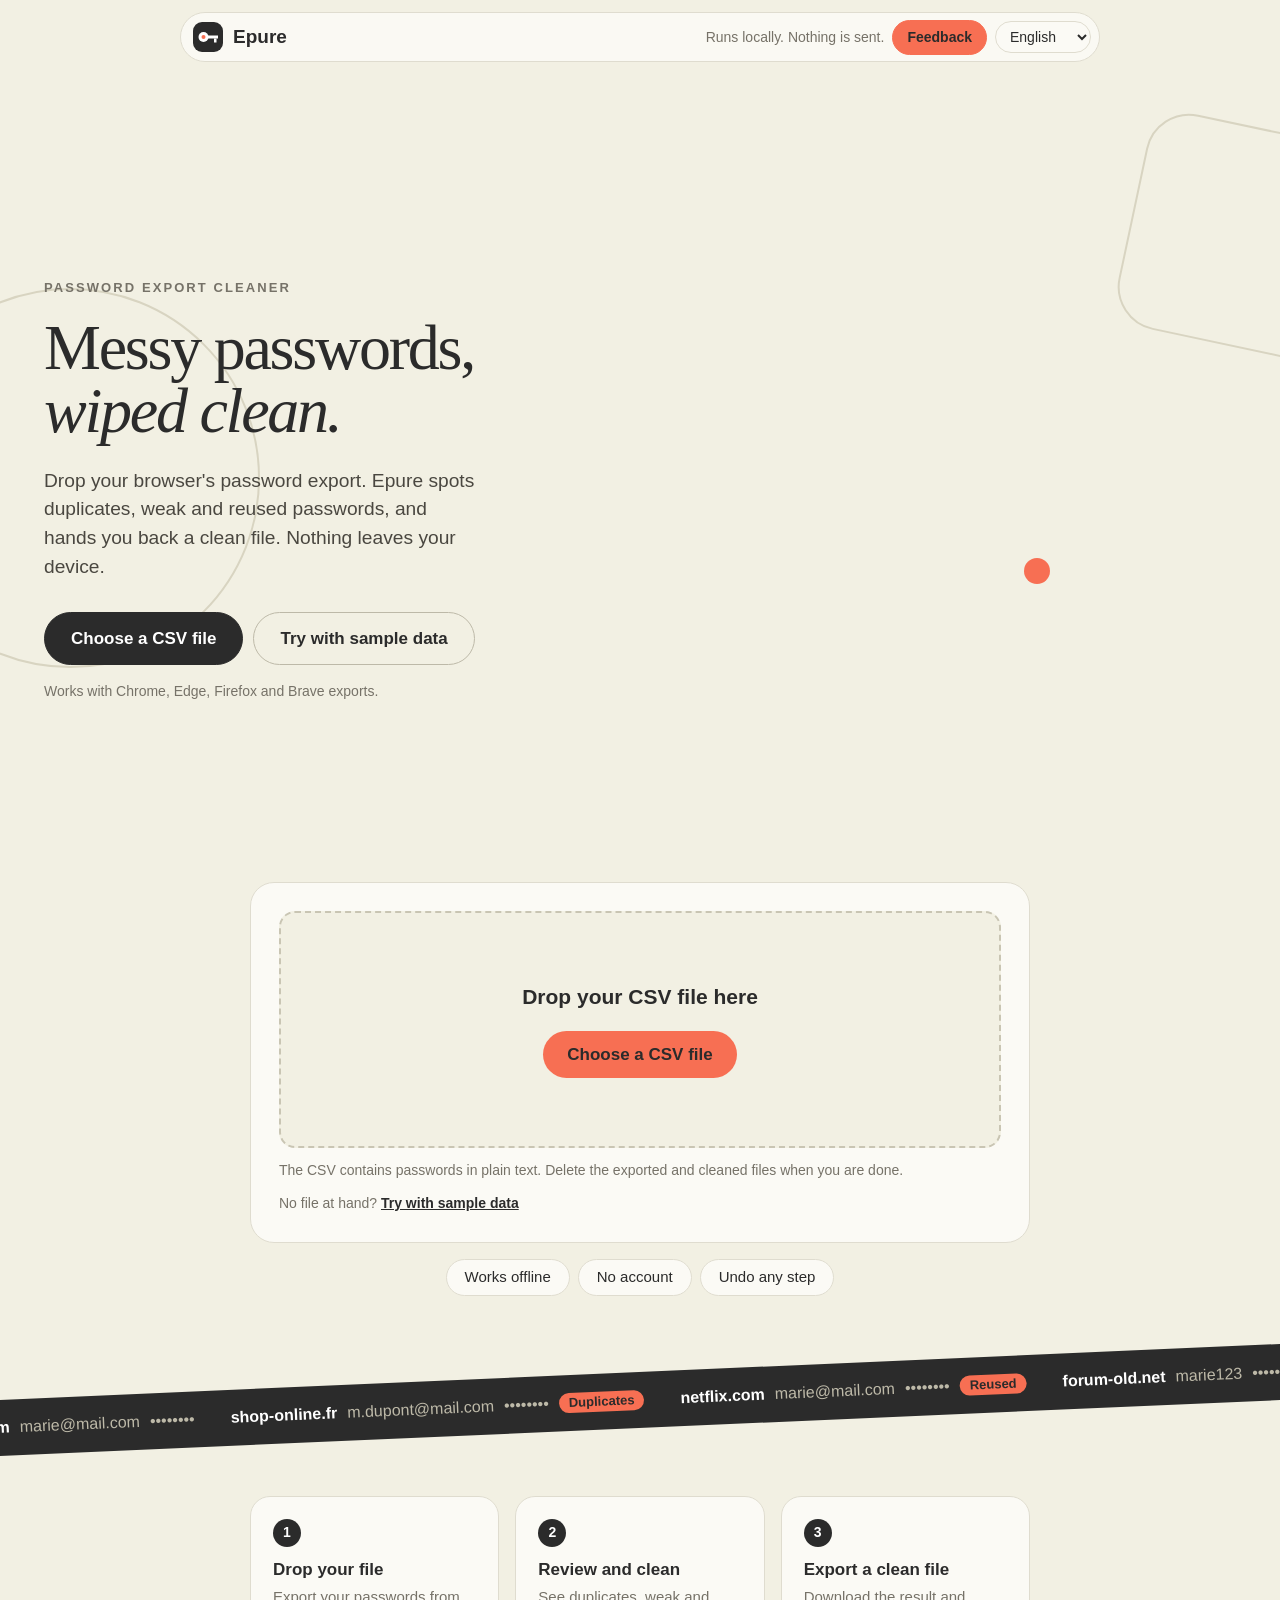
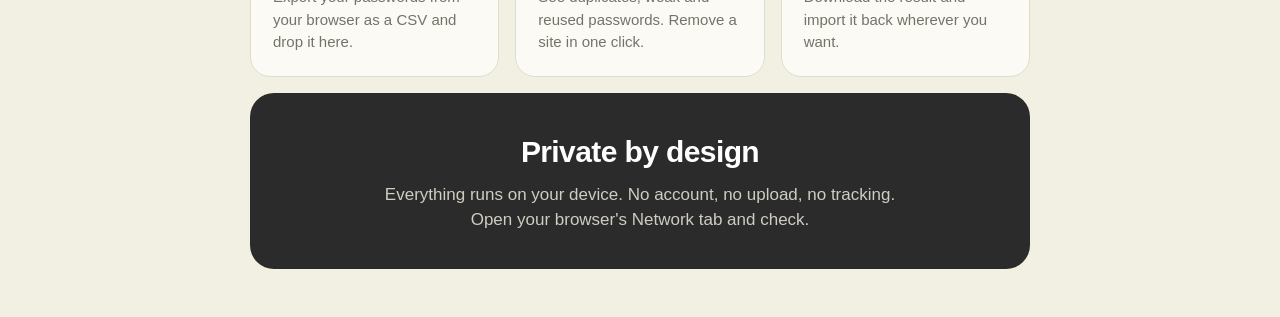
==== index.html @ 385d7e87 "First version of Epure" ====
<!DOCTYPE html>
<html lang="en">
<head>
  <meta charset="utf-8">
  <meta name="viewport" content="width=device-width, initial-scale=1, viewport-fit=cover">
  <title>Epure</title>
  <link rel="stylesheet" href="css/style.css">
</head>
<body>

<!--
  How text works on this page:
  Elements are written empty here. JavaScript fills them in the chosen language (see js/i18n.js).
    data-text="key"        -> the element's text
    data-placeholder="key" -> the placeholder of an input
    data-aria-label="key"  -> the label read by screen readers
-->

<!-- ===== Header ===== -->
<header>
  <div class="header-bar">
    <button class="logo" id="home-button" data-aria-label="backHome">
      <svg width="30" height="30" viewBox="0 0 30 30" aria-hidden="true">
        <rect width="30" height="30" rx="9" fill="#2b2b2b"/>
        <circle cx="10.5" cy="15" r="5" fill="#fff"/>
        <circle cx="10.5" cy="15" r="2" fill="#f76f53"/>
        <rect x="15" y="13.5" width="10" height="3" fill="#fff"/>
        <rect x="21" y="16.5" width="2.5" height="4" fill="#fff"/>
      </svg>
      <span>Epure</span>
    </button>
    <span class="header-local" data-text="headerLocal"></span>
    <div class="header-end">
      <a class="feedback-button" id="feedback-link" data-text="feedback" target="_blank" rel="noopener" hidden></a>
      <select id="language" aria-label="Language">
        <option value="en">English</option>
        <option value="fr">Français</option>
        <option value="es">Español</option>
      </select>
    </div>
  </div>
</header>

<!-- ===== Hero (home screen only) ===== -->
<section class="hero" id="hero">
  <div class="hero-content">
    <p class="eyebrow" data-text="heroEyebrow"></p>
    <h1>
      <span class="line" data-text="heroTitleLine1"></span>
      <span class="line italic" data-text="heroTitleLine2"></span>
    </h1>
    <p class="hero-text" data-text="heroText"></p>
    <div class="hero-buttons">
      <!-- A <label for="file-input"> opens the file picker of that input when clicked -->
      <label class="dark-button" for="file-input" data-text="chooseFile"></label>
      <button class="dark-button outline" id="try-sample" data-text="trySample"></button>
    </div>
    <small data-text="heroNote"></small>
  </div>
  <div class="hero-video" aria-hidden="true">
    <video id="hero-video" src="assets/hero.mp4" autoplay muted loop playsinline preload="auto"></video>
  </div>
</section>

<!-- ===== Main area =====
     "home-mode" = home screen. app.js removes it once a file is loaded (work mode). -->
<main class="home-mode">

  <!-- Sidebar (work mode only) -->
  <aside>
    <div class="card" id="summary-card" hidden>
      <h2 data-text="summaryTitle"></h2>
      <div class="stat"><span data-text="statEntries"></span><b id="stat-all">0</b></div>
      <div class="stat"><span data-text="statDuplicates"></span><b id="stat-duplicates">0</b></div>
      <div class="stat"><span data-text="statWeak"></span><b id="stat-weak">0</b></div>
      <div class="stat"><span data-text="statReused"></span><b id="stat-reused">0</b></div>
      <div class="stat"><span data-text="statEmpty"></span><b id="stat-empty">0</b></div>
    </div>
    <div class="card" id="top-sites-card" hidden>
      <h2 data-text="topSitesTitle"></h2>
      <div id="top-sites-list"></div>
    </div>
  </aside>

  <section>
    <p class="sample-banner" id="sample-banner" data-text="sampleBanner" hidden></p>

    <!-- Status message after each action, with an Undo button -->
    <div class="message" id="message" role="status" hidden>
      <span id="message-text"></span>
      <button id="undo-button" data-text="undo"></button>
    </div>

    <!-- Import card (both modes) -->
    <div class="card" id="import-card">
      <h2 data-text="importTitle"></h2>
      <label class="drop-zone" id="drop-zone">
        <b data-text="dropTitle"></b>
        <span class="fake-button" data-text="chooseFile"></span>
        <input type="file" id="file-input" accept=".csv,text/csv">
      </label>
      <p class="small-note" data-text="plainTextWarning"></p>
      <p class="small-note">
        <span data-text="noFileAtHand"></span>
        <button class="inline-link" id="try-sample-link" data-text="trySample"></button>
      </p>
    </div>

    <!-- Presentation sections (home mode only) -->
    <div class="pills home-only">
      <span data-text="pillOffline"></span>
      <span data-text="pillNoAccount"></span>
      <span data-text="pillUndo"></span>
    </div>

    <div class="ribbon home-only" aria-hidden="true">
      <div class="ribbon-band"><div class="ribbon-track" id="ribbon-track"></div></div>
    </div>

    <div class="steps home-only" id="how-it-works">
      <div class="step"><span class="step-number">1</span><b data-text="step1Title"></b><p data-text="step1Text"></p></div>
      <div class="step"><span class="step-number">2</span><b data-text="step2Title"></b><p data-text="step2Text"></p></div>
      <div class="step"><span class="step-number">3</span><b data-text="step3Title"></b><p data-text="step3Text"></p></div>
    </div>

    <div class="trust home-only">
      <b data-text="trustTitle"></b>
      <p data-text="trustText"></p>
    </div>

    <!-- Workspace (work mode only) -->
    <div id="workspace" hidden>

      <!-- Shown after an export -->
      <div class="card feedback-card" id="feedback-card" hidden>
        <div>
          <b data-text="feedbackCardTitle"></b>
          <span class="muted" data-text="feedbackCardText"></span>
        </div>
        <div class="button-group">
          <a class="dark-button" id="feedback-card-link" data-text="giveFeedback" target="_blank" rel="noopener"></a>
          <button class="secondary" id="feedback-card-close" data-text="close"></button>
        </div>
      </div>

      <!-- Clean up tools -->
      <div class="card">
        <h2 data-text="cleanUpTitle"></h2>

        <div class="tool">
          <div><b data-text="removeSiteTitle"></b><span class="muted" data-text="removeSiteText"></span></div>
          <span></span>
          <div class="input-row">
            <input type="text" id="site-input" class="grow" data-placeholder="siteExample" data-aria-label="columnSite">
            <span class="muted" id="site-match-count"></span>
            <button id="remove-site" data-text="remove" disabled></button>
            <!-- data-undo: this small Undo only works right after the matching action -->
            <button class="secondary" data-undo="site" data-text="undo" disabled></button>
          </div>
        </div>

        <div class="tool">
          <div><b data-text="removeDuplicatesTitle"></b><span class="muted" data-text="removeDuplicatesText"></span></div>
          <div class="button-group">
            <button class="secondary" id="remove-duplicates" data-text="remove"></button>
            <button class="secondary" data-undo="duplicates" data-text="undo" disabled></button>
          </div>
        </div>

        <div class="tool">
          <div><b data-text="removeEmptyTitle"></b><span class="muted" data-text="removeEmptyText"></span></div>
          <div class="button-group">
            <button class="secondary" id="remove-empty" data-text="remove"></button>
            <button class="secondary" data-undo="empty" data-text="undo" disabled></button>
          </div>
        </div>

        <!-- One form for both adding and editing (see the "Add / edit" section of app.js) -->
        <div class="tool" id="entry-form">
          <div><b id="entry-form-title"></b><span class="muted" data-text="addEntryText"></span></div>
          <span></span>
          <div class="input-row">
            <input type="text" id="entry-site" class="grow" data-placeholder="sitePlaceholder" data-aria-label="columnSite" autocomplete="off">
            <input type="text" id="entry-username" class="grow" data-placeholder="columnUsername" data-aria-label="columnUsername" autocomplete="off">
            <input type="text" id="entry-password" class="grow" data-placeholder="columnPassword" data-aria-label="columnPassword" autocomplete="off" spellcheck="false">
            <button id="entry-save"></button>
            <button class="secondary" id="entry-cancel" data-text="cancel" hidden></button>
          </div>
        </div>

        <div class="tool">
          <div><b data-text="restoreTitle"></b><span class="muted" data-text="restoreText"></span></div>
          <button class="secondary" id="restore-original" data-text="restore" disabled></button>
        </div>

        <div class="tool">
          <div><b data-text="exportTitle"></b><span class="muted" data-text="exportText"></span></div>
          <button id="export-csv" data-text="exportButton"></button>
        </div>
      </div>

      <!-- Entries table -->
      <div class="card">
        <h2 data-text="entriesTitle"></h2>
        <div class="input-row">
          <input type="search" id="search" class="grow" data-placeholder="searchPlaceholder" data-aria-label="searchPlaceholder">
          <button class="secondary" id="remove-selected" disabled></button>
        </div>
        <div class="filter-tabs" id="filter-tabs"></div>
        <div class="table-wrap">
          <table>
            <thead>
              <tr>
                <th><input type="checkbox" id="select-all" data-aria-label="selectAll"></th>
                <th data-text="columnSite"></th>
                <th data-text="columnUsername"></th>
                <th data-text="columnPassword"></th>
                <th data-text="columnStatus"></th>
                <th></th>
              </tr>
            </thead>
            <!-- Rows are generated by renderTable() in app.js -->
            <tbody id="table-body"></tbody>
          </table>
          <div class="empty-state" id="no-entries" data-text="noEntries" hidden></div>
        </div>
        <p class="muted table-cap" id="table-cap" hidden></p>
      </div>
    </div>
  </section>
</main>

<div class="background-shapes" aria-hidden="true">
  <i class="shape-circle"></i>
  <i class="shape-square"></i>
  <i class="shape-dot"></i>
</div>

<!--
  Plain <script> tags (no "import"), so the page also works when opened by double-click (file://).
  They all share the same global scope, so order matters: app.js uses functions from the files before it.
-->
<script src="js/i18n.js"></script>
<script src="js/csv.js"></script>
<script src="js/analysis.js"></script>
<script src="js/sample-data.js"></script>
<script src="js/app.js"></script>
</body>
</html>
---- css/style.css ----
/* =========================================================
   Épure - styles
   Order: colors > base > header > hero > home page sections
          > cards and buttons > workspace (tools + table)
          > responsive (tablet, phone) > reduced motion
   ========================================================= */


/* ---------- Colors and fonts ----------
   CSS variables: defined once here, reused everywhere with var(--name).
   Changing a color here changes it on the whole site. */
:root {
  --serif: "Iowan Old Style", "Palatino Linotype", "Book Antiqua", Palatino, Georgia, serif;
  --bg: #f2f0e3;          /* page background (warm beige) */
  --card: #fbfaf5;        /* cards */
  --ink: #2b2b2b;         /* main text, dark buttons */
  --muted: #767268;       /* secondary text */
  --line: #dfdccf;        /* borders */
  --soft: #ebe8da;        /* hover backgrounds */
  --accent: #f76f53;      /* coral */
  --accent-dark: #e55a3d; /* coral on hover */
}


/* ---------- Base ---------- */
* {
  box-sizing: border-box; /* width includes padding and border, much easier to reason about */
}

body {
  margin: 0;
  overflow-x: hidden; /* the hero video and the ribbon are wider than the screen on purpose */
  background: var(--bg);
  color: var(--ink);
  font: 17px/1.5 Inter, -apple-system, "Segoe UI", Roboto, Helvetica, Arial, sans-serif;
  -webkit-font-smoothing: antialiased;
}

/* The "hidden" attribute must always win, even over display:flex rules below */
[hidden] {
  display: none !important;
}

h2 {
  font-size: 18px;
  margin: 0 0 12px;
  font-weight: 650;
}

.muted {
  color: var(--muted);
}


/* ---------- Header ----------
   Sticky: stays at the top of the screen while you scroll. */
header {
  position: sticky;
  top: 0;
  z-index: 5;
  padding: 12px clamp(12px, 3vw, 24px);
}

.header-bar {
  max-width: 920px;
  margin: 0 auto;
  background: rgba(251, 250, 245, .92);
  backdrop-filter: blur(10px); /* frosted glass effect over the page behind */
  border: 1px solid var(--line);
  border-radius: 999px;
  padding: 6px 8px;
  display: flex;
  align-items: center;
  gap: 8px;
}

.logo {
  display: flex;
  align-items: center;
  gap: 10px;
  background: none;
  border: 0;
  color: var(--ink);
  padding: 3px 12px 3px 4px;
  border-radius: 999px;
  font-weight: 700;
  font-size: 19px;
  cursor: pointer;
}
.logo:hover { background: var(--soft); }
.logo svg { transition: transform .3s; }
.logo:hover svg { transform: rotate(-14deg); }

.header-local {
  margin-left: auto; /* pushes this and everything after it to the right */
  color: var(--muted);
  font-size: 14px;
}

.header-end {
  display: flex;
  align-items: center;
  gap: 8px;
}

.feedback-button {
  font-size: 14px;
  font-weight: 600;
  color: var(--ink); /* dark text: white is not readable on coral */
  text-decoration: none;
  background: var(--accent);
  border: 1px solid var(--accent);
  border-radius: 999px;
  padding: 6px 14px;
  transition: background .15s;
}
.feedback-button:hover {
  background: var(--accent-dark);
  border-color: var(--accent-dark);
}

select {
  font: inherit;
  font-size: 14px;
  border: 1px solid var(--line);
  background: var(--card);
  border-radius: 999px;
  padding: 6px 10px;
  color: var(--ink);
  cursor: pointer;
}


/* ---------- Hero ----------
   Two layers stacked in the same box:
   - layer 0: the eraser video (.hero-video), position:absolute so it does not push the text
   - layer 1: the text (.hero-content), drawn on top thanks to z-index
   The video background is already the page beige; a mask fades its edges so no border shows. */
.hero {
  position: relative;
  overflow: hidden;
  min-height: min(88vh, 820px);
  display: flex;
  align-items: center;
  padding: clamp(24px, 5vw, 64px) 0 24px;
}

.hero-content {
  position: relative;
  z-index: 1;
  width: 100%;
  max-width: 1240px;
  margin: 0 auto;
  padding: 0 clamp(16px, 3vw, 24px);
}
.hero-content > * {
  max-width: 560px;
}

.eyebrow {
  margin: 0 0 20px;
  font-size: 13px;
  font-weight: 600;
  letter-spacing: .16em;
  text-transform: uppercase;
  color: var(--muted);
}

.hero h1 {
  font-family: var(--serif);
  font-weight: 400;
  font-size: clamp(44px, 5vw, 78px); /* clamp(min, preferred, max): grows with the screen width */
  line-height: .98;
  letter-spacing: -.035em;
  margin: 0 0 24px;
}
.hero h1 .line {
  display: block;
  white-space: nowrap; /* each half of the title stays on one line on large screens */
}
.hero h1 .italic {
  font-style: italic;
}

.hero-text {
  font-size: clamp(17px, 1.5vw, 20px);
  color: #4a4740;
  max-width: 440px;
  margin: 0 0 30px;
}

.hero-buttons {
  display: flex;
  flex-wrap: wrap;
  gap: 10px;
  align-items: center;
}

.hero small {
  display: block;
  margin-top: 16px;
  color: var(--muted);
  font-size: 14px;
}

.hero-video {
  position: absolute;
  z-index: 0;
  top: 0;
  right: 0;
  bottom: 0;
  width: min(74vw, 1400px);
  pointer-events: none; /* clicks and drops go through to the hero */
}
.hero-video video {
  display: block;
  width: 100%;
  height: 100%;
  object-fit: cover; /* fills the box without stretching, like a background photo */
  object-position: 20% 0;
  animation: fade-in 1.4s .2s both;
  /* The mask works like a stencil: black = visible, transparent = hidden.
     A radial gradient makes the video fade out softly toward its edges. */
  -webkit-mask-image: radial-gradient(ellipse 75% 85% at 60% 35%, #000 50%, transparent 100%);
          mask-image: radial-gradient(ellipse 75% 85% at 60% 35%, #000 50%, transparent 100%);
}

/* Dashed outline while a file is dragged over the hero */
.hero.drag-over::after {
  content: "";
  position: absolute;
  inset: 8px;
  border: 2px dashed var(--accent);
  border-radius: 28px;
  pointer-events: none;
}

/* Entrance animations: each hero element slides up, one after the other */
.hero-content > * { animation: slide-up .8s cubic-bezier(.2, .7, .2, 1) both; }
.hero h1 { animation-delay: .08s; }
.hero-text { animation-delay: .18s; }
.hero-buttons { animation-delay: .28s; }
.hero small { animation-delay: .36s; }

@keyframes slide-up { from { opacity: 0; transform: translateY(18px); } }
@keyframes fade-in { from { opacity: 0; transform: translateY(20px); } }


/* ---------- Page layout ----------
   Two modes, switched by the "home-mode" class on <main>:
   - home mode: one centered column with the import card and the presentation sections
   - work mode: sidebar (summary, top sites) + workspace */
main {
  max-width: 1240px;
  margin: 16px auto 48px;
  padding: 0 clamp(12px, 3vw, 24px);
  display: grid;
  grid-template-columns: 300px minmax(0, 1fr);
  gap: 20px;
  align-items: start;
}
main > * {
  min-width: 0; /* lets the table scroll inside its box instead of stretching the page */
}

main.home-mode {
  grid-template-columns: minmax(0, 780px);
  justify-content: center;
}
main.home-mode aside,
main.home-mode #import-card h2 {
  display: none;
}

/* Elements only visible on the home screen */
.home-only { display: none; }
main.home-mode .home-only { display: block; }
main.home-mode .pills { display: flex; }
main.home-mode .steps { display: grid; }


/* ---------- Home page sections ---------- */
.pills {
  gap: 8px;
  justify-content: center;
  flex-wrap: wrap;
  margin-top: 16px;
}
.pills span {
  border: 1px solid var(--line);
  border-radius: 999px;
  padding: 6px 18px;
  font-size: 15px;
  background: var(--card);
}

/* Tilted dark band with fake password rows scrolling sideways.
   The track contains the items twice; moving it by -50% loops seamlessly. */
.ribbon {
  width: 100vw;
  margin: 48px 0 40px calc(50% - 50vw); /* breaks out of the centered column to full screen width */
  overflow: hidden;
  padding: 28px 0;
}
.ribbon-band {
  background: var(--ink);
  color: #fff;
  width: 112vw;
  margin-left: -6vw;
  transform: rotate(-2.5deg);
  padding: 16px 0;
  overflow: hidden;
}
.ribbon-track {
  display: flex;
  width: max-content;
  animation: ribbon-scroll 45s linear infinite;
}
.ribbon-item {
  display: flex;
  align-items: center;
  gap: 10px;
  margin-right: 36px;
  white-space: nowrap;
  font-size: 16px;
}
.ribbon-item b { font-weight: 600; }
.ribbon-item span { color: #bdb9a8; }
.ribbon-tag {
  font-style: normal;
  background: var(--accent);
  color: var(--ink);
  border-radius: 999px;
  padding: 0 10px;
  font-size: 13px;
  font-weight: 600;
}
@keyframes ribbon-scroll { to { transform: translateX(-50%); } }

.steps {
  gap: 16px;
  grid-template-columns: repeat(3, 1fr);
}
.step {
  background: var(--card);
  border: 1px solid var(--line);
  border-radius: 20px;
  padding: 22px;
}
.step-number {
  display: inline-grid;
  place-items: center;
  width: 28px;
  height: 28px;
  border-radius: 50%;
  background: var(--ink);
  color: #fff;
  font-size: 14px;
  font-weight: 700;
  margin-bottom: 10px;
}
.step b {
  display: block;
  font-size: 17px;
  margin-bottom: 4px;
}
.step p {
  margin: 0;
  color: var(--muted);
  font-size: 15px;
}

.trust {
  background: var(--ink);
  color: #fff;
  border-radius: 24px;
  padding: 36px 24px;
  margin-top: 16px;
  text-align: center;
}
.trust b {
  font-size: clamp(22px, 4vw, 30px);
  display: block;
  margin-bottom: 8px;
  letter-spacing: -.02em;
}
.trust p {
  margin: 0 auto;
  max-width: 520px;
  color: #cfccc0;
}

/* Soft shapes drifting in the background of the home screen */
.background-shapes {
  position: fixed;
  inset: 0;
  z-index: -1;
  pointer-events: none;
  overflow: hidden;
}
.background-shapes i {
  position: absolute;
  display: block;
}
.shape-circle {
  width: 380px;
  height: 380px;
  border: 2px solid #d8d4c1;
  border-radius: 50%;
  left: -120px;
  top: 32%;
  animation: drift 14s ease-in-out infinite;
}
.shape-square {
  width: 220px;
  height: 220px;
  border: 2px solid #d8d4c1;
  border-radius: 44px;
  right: -70px;
  top: 14%;
  rotate: 12deg;
  animation: drift 18s ease-in-out infinite reverse;
}
.shape-dot {
  width: 26px;
  height: 26px;
  border-radius: 50%;
  background: var(--accent);
  right: 18%;
  top: 62%;
  animation: drift 9s ease-in-out infinite;
}
main:not(.home-mode) ~ .background-shapes { display: none; }
@keyframes drift { 50% { translate: 0 -22px; } }


/* ---------- Cards ---------- */
.card {
  background: var(--card);
  border: 1px solid var(--line);
  border-radius: 24px;
  padding: 28px;
  margin-bottom: 16px;
}
.card:last-child { margin-bottom: 0; }


/* ---------- Buttons ----------
   Default <button>: coral. Variants are added with classes. */
button {
  font: inherit;
  font-weight: 600;
  border-radius: 999px;
  padding: 11px 24px;
  border: 1px solid var(--accent);
  background: var(--accent);
  color: var(--ink);
  cursor: pointer;
  transition: background .15s;
}
button:hover { background: var(--accent-dark); }
button:disabled {
  opacity: .4;
  cursor: default;
}

/* Outlined secondary button */
button.secondary {
  background: transparent;
  border-color: #bdb9a8;
}
button.secondary:hover { background: var(--soft); }

/* Dark pill (hero "Choose a CSV file", feedback card). Works on <button>, <a> and <label>. */
.dark-button {
  display: inline-block;
  font-weight: 600;
  border-radius: 999px;
  padding: 13px 26px;
  background: var(--ink);
  color: #fff;
  border: 1px solid var(--ink);
  cursor: pointer;
  text-decoration: none;
  transition: background .15s, transform .15s;
}
.dark-button:hover {
  background: #000;
  transform: translateY(-1px);
}
.dark-button.outline {
  background: transparent;
  color: var(--ink);
  border-color: #bdb9a8;
}
.dark-button.outline:hover { background: var(--soft); }

/* Looks like a link, behaves like a button */
.inline-link {
  background: none;
  border: 0;
  border-radius: 0;
  padding: 0;
  color: var(--ink);
  font-weight: 600;
  text-decoration: underline;
}
.inline-link:hover {
  background: none;
  color: var(--accent-dark);
}

/* Small underlined button inside the table (Show / Hide / Edit) */
.text-button {
  background: none;
  color: var(--muted);
  border: 0;
  padding: 0 6px;
  font-weight: 500;
  text-decoration: underline;
}
.text-button:hover {
  background: none;
  color: var(--ink);
}

/* Visible keyboard focus, for people who navigate with Tab */
button:focus-visible,
input:focus-visible,
select:focus-visible,
label:focus-within {
  outline: 2px solid var(--ink);
  outline-offset: 2px;
}


/* ---------- Inputs ---------- */
input[type=text],
input[type=search] {
  font: inherit;
  border: 1px solid #bdb9a8;
  background: #fff;
  border-radius: 999px;
  padding: 9px 16px;
  width: 100%;
}
input[type=checkbox] { accent-color: var(--ink); }

.input-row {
  display: flex;
  gap: 8px;
  flex-wrap: wrap;
  align-items: center;
}
.grow {
  flex: 1;
  min-width: 180px;
}


/* ---------- Import card ---------- */
.drop-zone {
  display: block;
  border: 2px dashed #c9c5b3;
  border-radius: 16px;
  padding: 68px 16px;
  text-align: center;
  cursor: pointer;
  background: var(--bg);
}
.drop-zone:hover,
.drop-zone.drag-over {
  border-color: var(--accent);
  background: #fff4ef;
}
.drop-zone b {
  display: block;
  font-size: 21px;
  margin-bottom: 4px;
}
.drop-zone input { display: none; }

/* Looks like a button but is just text inside the clickable label */
.fake-button {
  display: inline-block;
  margin-top: 14px;
  background: var(--accent);
  color: var(--ink);
  font-weight: 600;
  border-radius: 999px;
  padding: 11px 24px;
}
.drop-zone:hover .fake-button { background: var(--accent-dark); }

.small-note {
  font-size: 14px;
  color: var(--muted);
  margin: 12px 0 0;
}


/* ---------- Messages and banners ---------- */
.message {
  background: var(--ink);
  color: #fff;
  border-radius: 16px;
  padding: 10px 12px 10px 18px;
  margin-bottom: 16px;
  display: flex;
  justify-content: space-between;
  align-items: center;
  gap: 12px;
}
.message button { padding: 4px 16px; }

.sample-banner {
  background: #fff4ef;
  border: 1px solid #f6c4b7;
  border-radius: 16px;
  padding: 10px 18px;
  margin: 0 0 16px;
  font-size: 15px;
}

.feedback-card {
  display: flex;
  justify-content: space-between;
  align-items: center;
  gap: 16px;
  flex-wrap: wrap;
  border-color: var(--accent);
}
.feedback-card b { display: block; }


/* ---------- Sidebar: summary and top sites ---------- */
.stat {
  display: flex;
  justify-content: space-between;
  padding: 7px 0;
  border-bottom: 1px solid var(--soft);
}
.stat:last-child { border: 0; }
.stat b { font-variant-numeric: tabular-nums; } /* digits of equal width, numbers line up */

.site-row {
  display: flex;
  justify-content: space-between;
  width: 100%;
  background: none;
  color: var(--ink);
  border: 0;
  border-radius: 10px;
  padding: 6px 8px;
  font-weight: 400;
  text-align: left;
}
.site-row:hover { background: var(--soft); }


/* ---------- Clean up tools ----------
   Each tool is a grid: description on the left, buttons on the right. */
.tool {
  display: grid;
  grid-template-columns: 1fr auto;
  gap: 10px 16px;
  align-items: center;
  padding: 14px 0;
  border-top: 1px solid var(--soft);
}
.tool:first-of-type {
  border-top: 0;
  padding-top: 0;
}
.tool span { display: block; }
.tool .input-row { grid-column: 1 / -1; } /* the input row spans the full width */

.button-group {
  display: flex;
  gap: 8px;
}


/* ---------- Entries table ---------- */
.filter-tabs {
  display: flex;
  gap: 6px;
  flex-wrap: wrap;
  margin: 12px 0;
}
.filter-tab {
  background: transparent;
  color: var(--ink);
  border: 1px solid var(--line);
  font-weight: 500;
  padding: 4px 14px;
}
.filter-tab:hover { background: var(--soft); }
.filter-tab[aria-pressed=true] {
  background: var(--ink);
  color: #fff;
  border-color: var(--ink);
}

.table-wrap {
  overflow-x: auto;
  border: 1px solid var(--line);
  border-radius: 14px;
}
table {
  border-collapse: collapse;
  width: 100%;
}
th, td {
  text-align: left;
  padding: 10px 14px;
  border-bottom: 1px solid var(--soft);
  white-space: nowrap;
}
th {
  background: var(--bg);
  font-weight: 600;
  color: var(--muted);
  font-size: 13px;
}
tr:last-child td { border: 0; }
td.password-cell { font-family: ui-monospace, Menlo, Consolas, monospace; }

.status-tag {
  display: inline-block;
  background: var(--soft);
  border-radius: 999px;
  padding: 0 10px;
  font-size: 12px;
  margin-right: 4px;
}

.empty-state {
  padding: 28px;
  text-align: center;
  color: var(--muted);
}

.table-cap { margin: 8px 0 0; }


/* ---------- Responsive: medium screens ---------- */
@media (max-width: 1000px) {
  main { grid-template-columns: 240px minmax(0, 1fr); }
}


/* ---------- Responsive: tablets ---------- */
@media (max-width: 860px) {
  /* Hero: text first, video below it instead of behind it */
  .hero {
    flex-direction: column;
    min-height: 0;
    text-align: center;
  }
  .hero-content > * {
    margin-left: auto;
    margin-right: auto;
  }
  .hero h1 .line { white-space: normal; }
  .hero-buttons { justify-content: center; }
  .hero-video {
    position: relative;
    width: 100%;
    height: auto;
    margin-top: 8px;
  }
  .hero-video video {
    height: auto;
    aspect-ratio: 16 / 9;
    -webkit-mask-image: radial-gradient(ellipse 70% 70% at 50% 50%, #000 55%, transparent 100%);
            mask-image: radial-gradient(ellipse 70% 70% at 50% 50%, #000 55%, transparent 100%);
  }

  /* Sidebar moves under the workspace, as two side-by-side cards */
  main { grid-template-columns: minmax(0, 1fr); }
  aside {
    order: 2;
    display: grid;
    grid-template-columns: 1fr 1fr;
    gap: 16px;
  }
  aside .card { margin: 0; }

  .header-local { display: none; }
  .header-bar { padding-right: 8px; }
  .header-end { margin-left: auto; }
}


/* ---------- Responsive: phones ---------- */
@media (max-width: 640px) {
  body { font-size: 16px; }
  aside,
  .steps { grid-template-columns: 1fr; }
  input[type=text],
  input[type=search] { font-size: 16px; } /* 16px stops iPhones from zooming in on focus */
  button { padding: 11px 18px; }
  .card {
    padding: 18px;
    border-radius: 18px;
  }
  .tool { grid-template-columns: 1fr; }
  .tool button,
  .input-row > button { width: 100%; }
  .input-row .grow {
    min-width: 0;
    flex-basis: 100%;
  }
  .drop-zone { padding: 32px 12px; }

  /* The table turns into cards: one block per entry, with labels taken from data-label */
  thead { display: none; }
  table, tbody, tr, td {
    display: block;
    width: 100%;
  }
  tr {
    border-bottom: 1px solid var(--line);
    padding: 10px 14px;
    position: relative;
  }
  tr:last-child { border: 0; }
  td {
    border: 0;
    padding: 3px 0;
    white-space: normal;
    overflow-wrap: anywhere;
  }
  td[data-label]::before {
    content: attr(data-label);
    display: inline-block;
    min-width: 92px;
    color: var(--muted);
    font-size: 12px;
  }
  td:first-child { /* the checkbox goes to the top right corner of the card */
    position: absolute;
    top: 10px;
    right: 14px;
    width: auto;
  }
  td:first-child input {
    width: 20px;
    height: 20px;
  }
}


/* ---------- Responsive: very small phones ---------- */
@media (max-width: 380px) {
  .logo span { display: none; }
  .message {
    flex-direction: column;
    align-items: flex-start;
  }
}


/* ---------- Reduced motion ----------
   Some people turn off animations in their system settings (motion sickness, focus).
   We respect that by switching every animation and transition off. */
@media (prefers-reduced-motion: reduce) {
  *, *::before {
    transition: none !important;
    animation: none !important;
  }
}
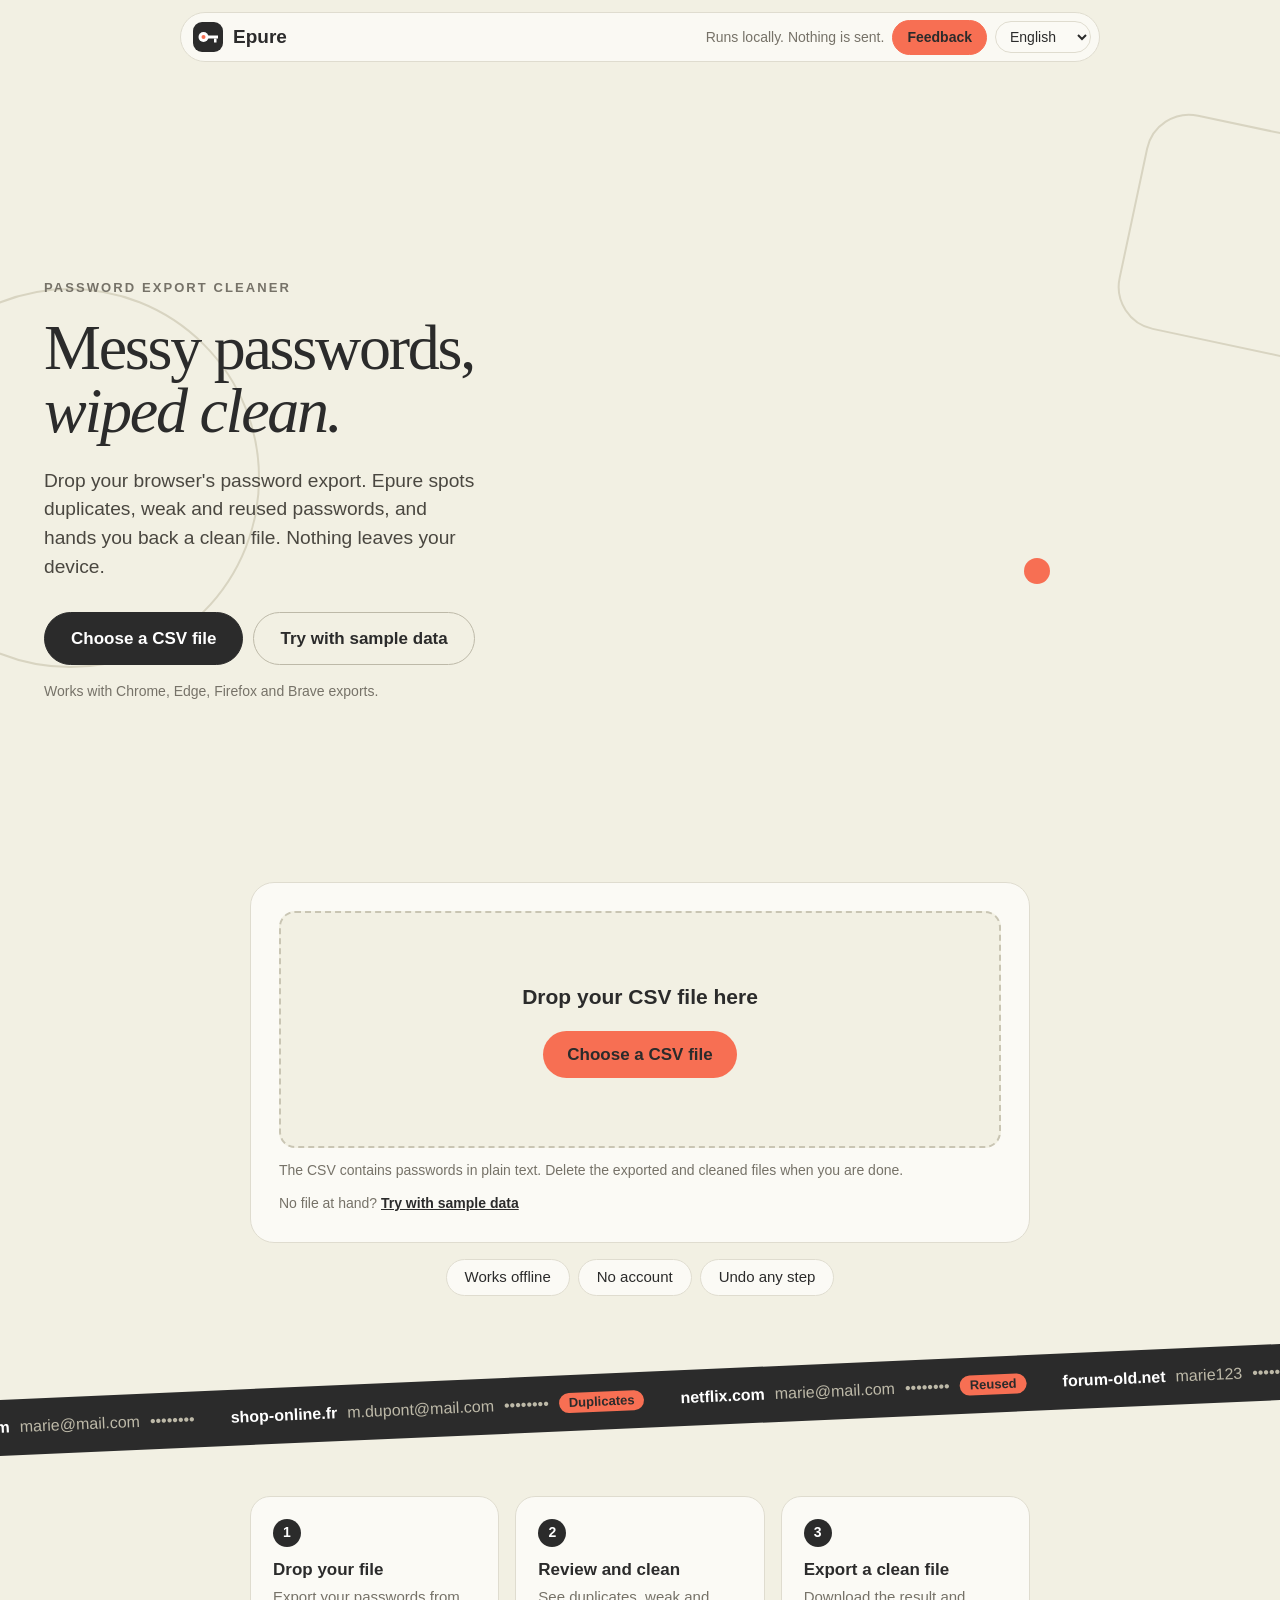
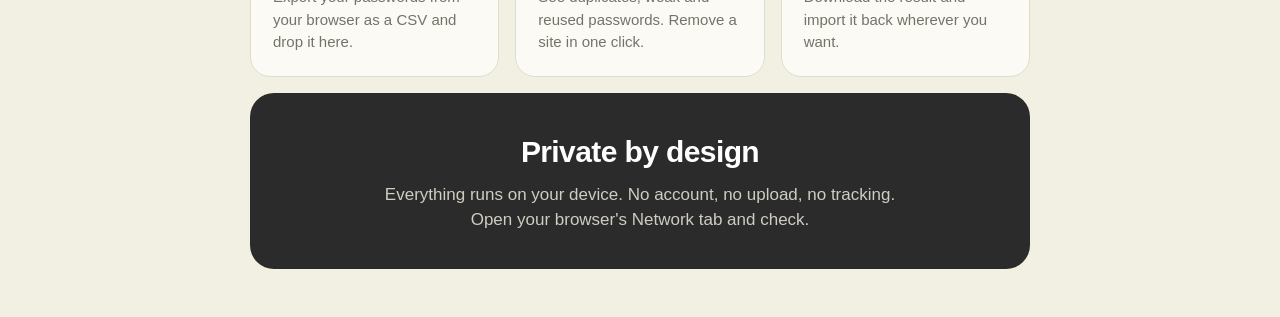
==== commit 491bb84c: "Turn off browser suggestions on the site and search fields" ====
--- a/index.html
+++ b/index.html
@@ -151,7 +151,7 @@
           <div><b data-text="removeSiteTitle"></b><span class="muted" data-text="removeSiteText"></span></div>
           <span></span>
           <div class="input-row">
-            <input type="text" id="site-input" class="grow" data-placeholder="siteExample" data-aria-label="columnSite">
+            <input type="text" id="site-input" class="grow" autocomplete="off" spellcheck="false" data-placeholder="siteExample" data-aria-label="columnSite">
             <span class="muted" id="site-match-count"></span>
             <button id="remove-site" data-text="remove" disabled></button>
             <!-- data-undo: this small Undo only works right after the matching action -->
@@ -203,7 +203,7 @@
       <div class="card">
         <h2 data-text="entriesTitle"></h2>
         <div class="input-row">
-          <input type="search" id="search" class="grow" data-placeholder="searchPlaceholder" data-aria-label="searchPlaceholder">
+          <input type="search" id="search" class="grow" autocomplete="off" spellcheck="false" data-placeholder="searchPlaceholder" data-aria-label="searchPlaceholder">
           <button class="secondary" id="remove-selected" disabled></button>
         </div>
         <div class="filter-tabs" id="filter-tabs"></div>
--- a/css/style.css
+++ b/css/style.css
@@ -19,6 +19,13 @@
   --soft: #ebe8da;        /* hover backgrounds */
   --accent: #f76f53;      /* coral */
   --accent-dark: #e55a3d; /* coral on hover */
+
+  /* The site is light-only. This tells the browser, so its own parts (scrollbar, form controls)
+     stay light even when the visitor's browser or system is in dark mode. */
+  color-scheme: light;
+  /* Thin scrollbar in the site's colors: thumb color, then track color */
+  scrollbar-color: #c9c5b3 var(--bg);
+  scrollbar-width: thin;
 }
 
 
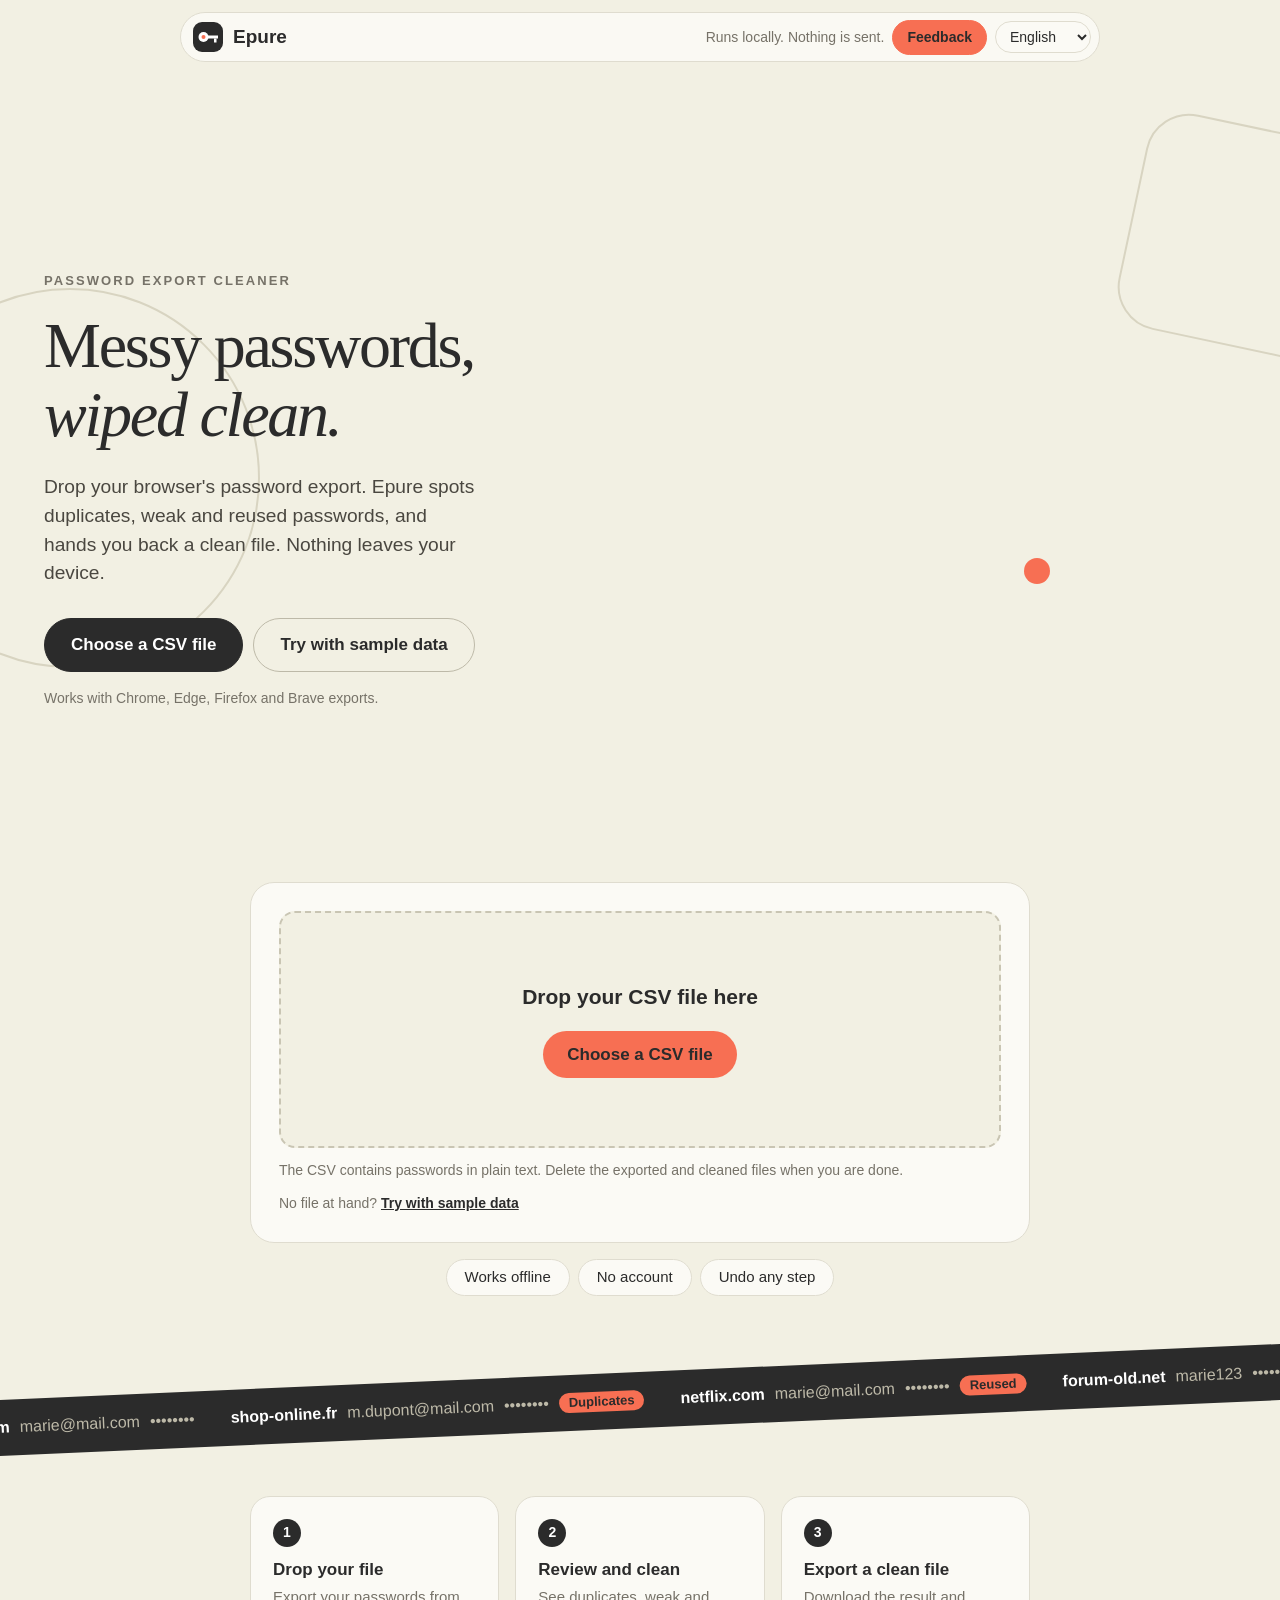
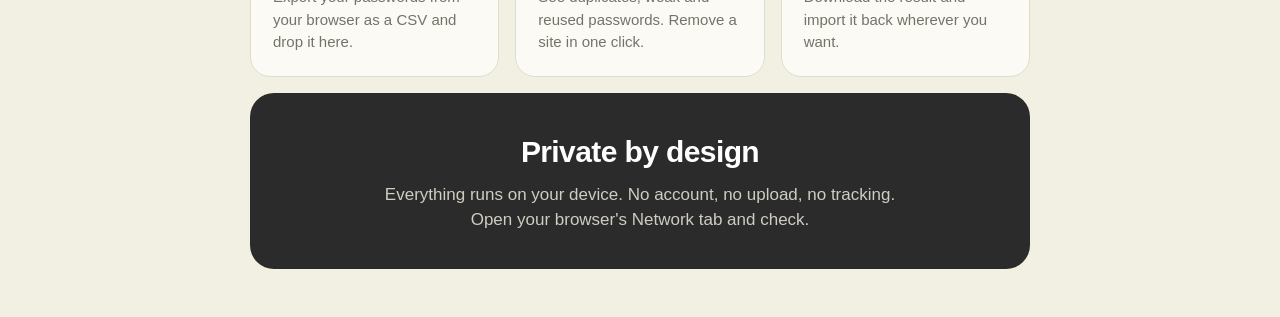
==== commit 0c376d10: "Add Vercel Web Analytics to project Implemented Vercel Web Analytics for the Epure project  ## What " ====
--- a/index.html
+++ b/index.html
@@ -5,6 +5,10 @@
   <meta name="viewport" content="width=device-width, initial-scale=1, viewport-fit=cover">
   <title>Epure</title>
   <link rel="stylesheet" href="css/style.css">
+  <script>
+    window.va = window.va || function () { (window.vaq = window.vaq || []).push(arguments); };
+  </script>
+  <script defer src="/_vercel/insights/script.js"></script>
 </head>
 <body>
 
--- a/css/style.css
+++ b/css/style.css
@@ -177,7 +177,7 @@
   font-family: var(--serif);
   font-weight: 400;
   font-size: clamp(44px, 5vw, 78px); /* clamp(min, preferred, max): grows with the screen width */
-  line-height: .98;
+  line-height: 1.08; /* enough room so the "p" of line 1 doesn't touch the "l" of line 2 */
   letter-spacing: -.035em;
   margin: 0 0 24px;
 }
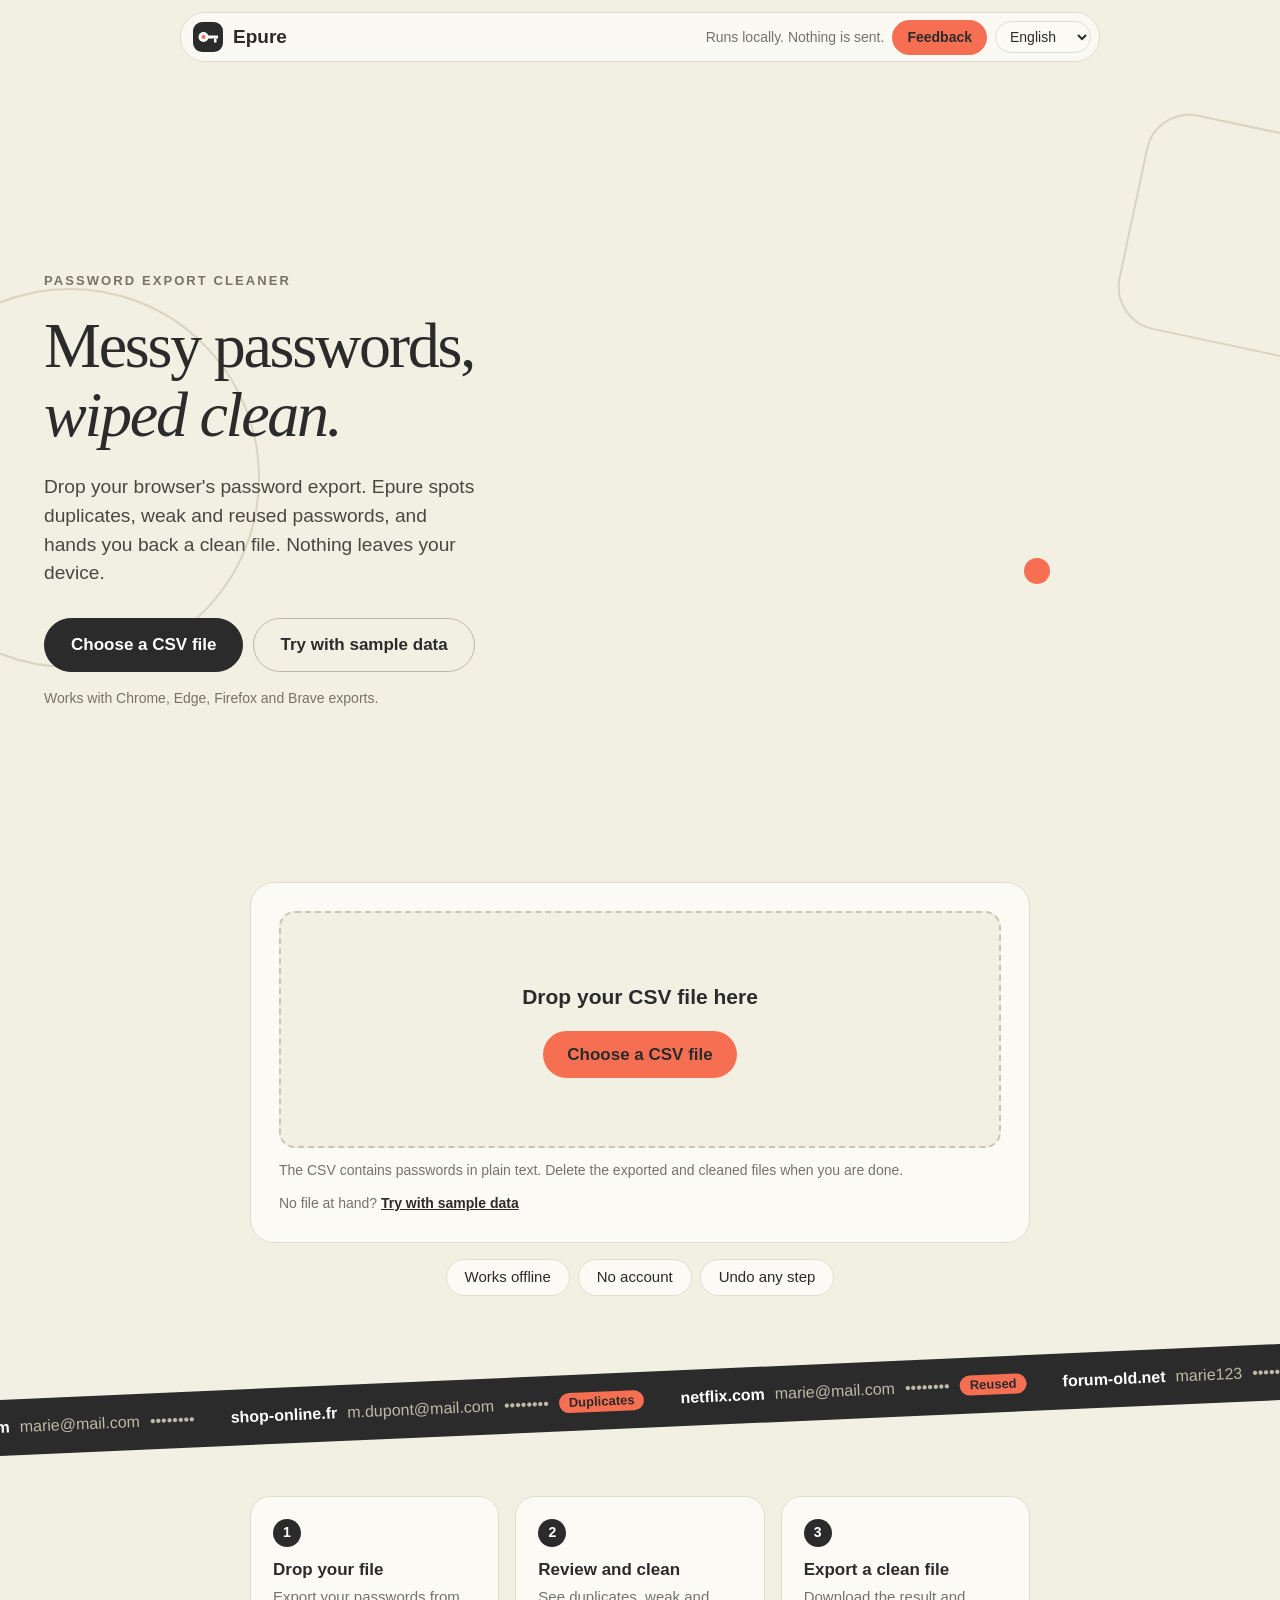
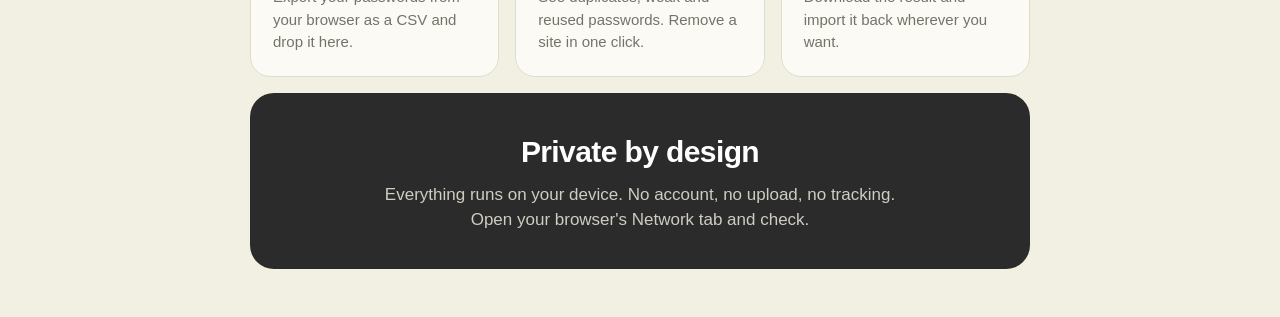
==== commit 121f3515: "Add the key logo as the browser tab icon" ====
--- a/index.html
+++ b/index.html
@@ -4,11 +4,9 @@
   <meta charset="utf-8">
   <meta name="viewport" content="width=device-width, initial-scale=1, viewport-fit=cover">
   <title>Epure</title>
+  <!-- Tab icon: the same key logo as the header, as a file next to this page (works from disk too) -->
+  <link rel="icon" href="icon.svg" type="image/svg+xml">
   <link rel="stylesheet" href="css/style.css">
-  <script>
-    window.va = window.va || function () { (window.vaq = window.vaq || []).push(arguments); };
-  </script>
-  <script defer src="/_vercel/insights/script.js"></script>
 </head>
 <body>
 
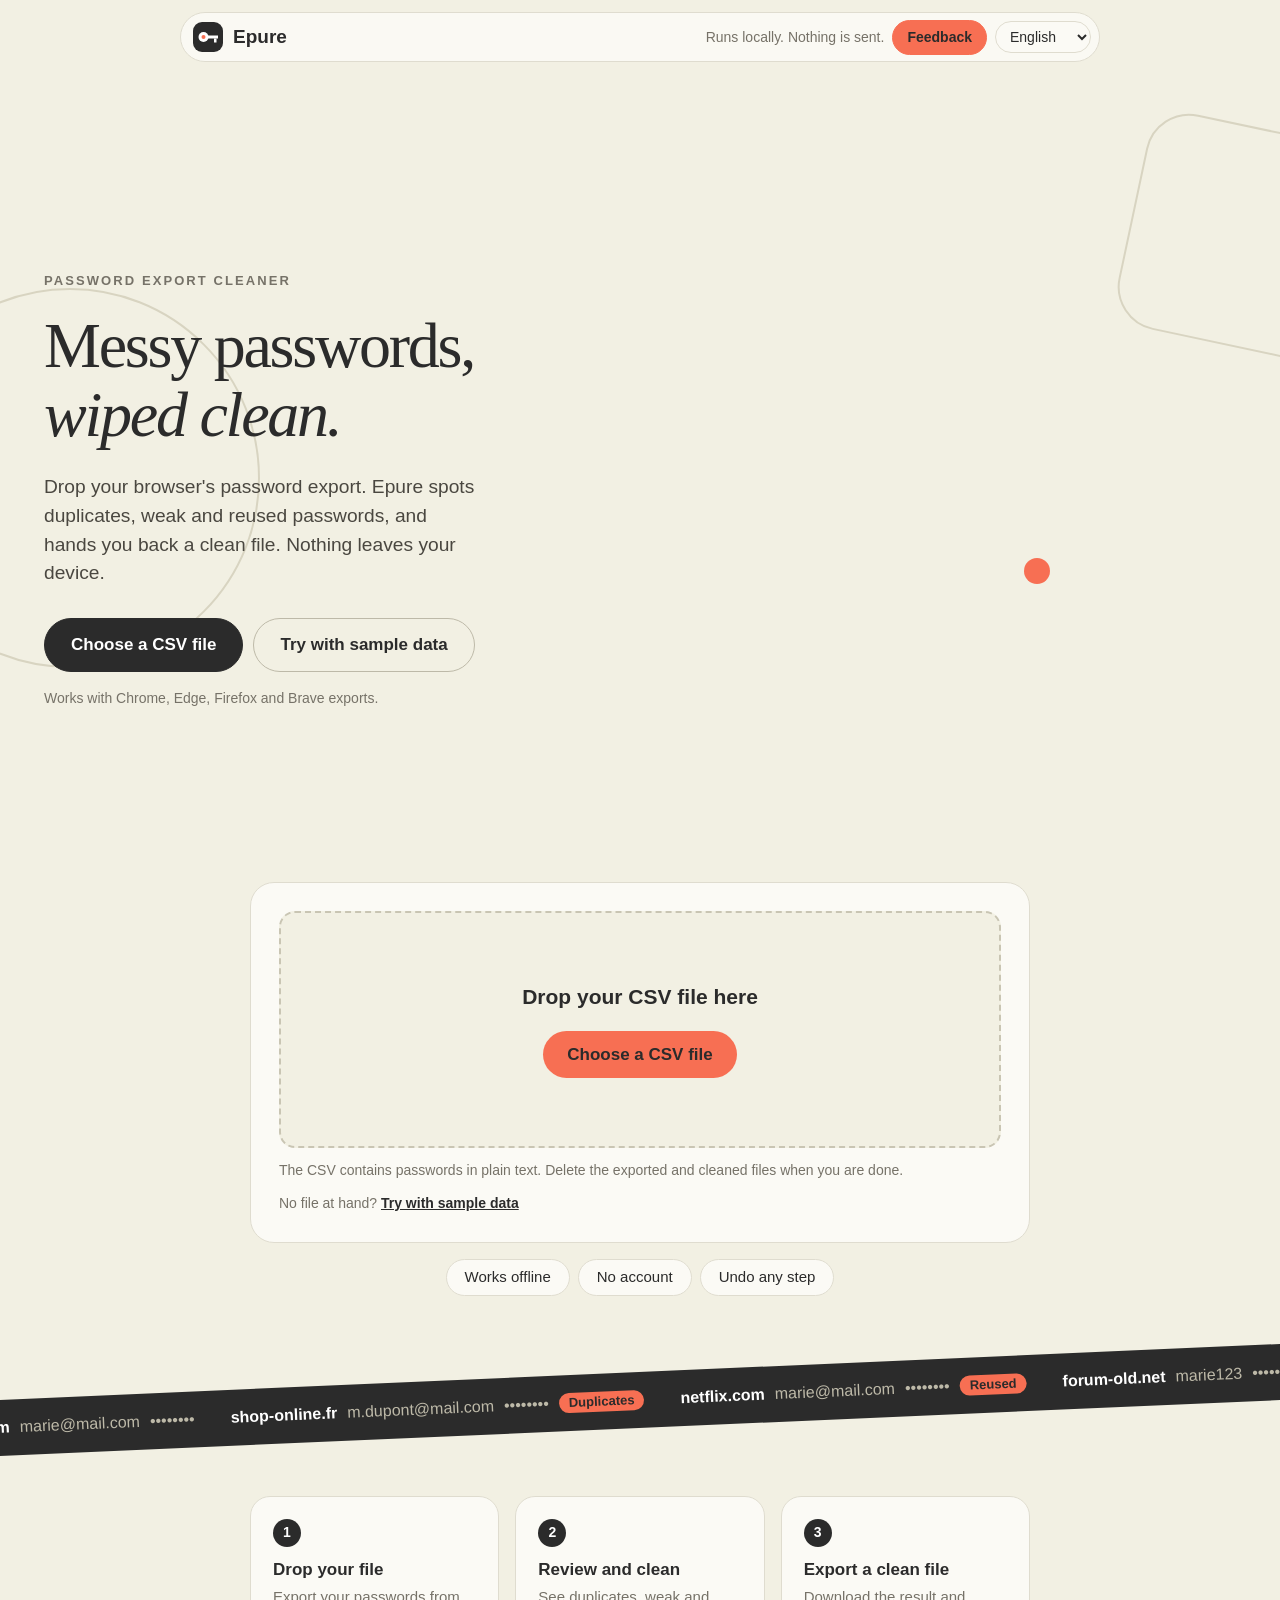
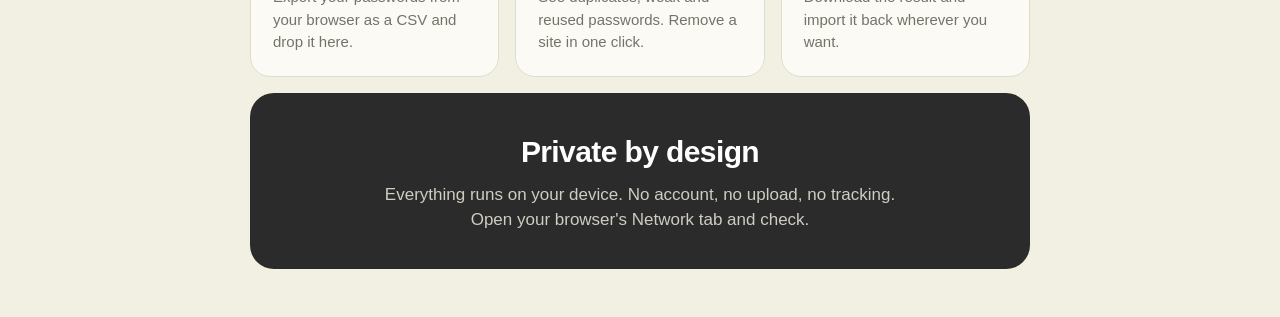
==== commit c9ca2a2e: "Merge remote-tracking branch 'origin/main'" ====
--- a/index.html
+++ b/index.html
@@ -7,6 +7,10 @@
   <!-- Tab icon: the same key logo as the header, as a file next to this page (works from disk too) -->
   <link rel="icon" href="icon.svg" type="image/svg+xml">
   <link rel="stylesheet" href="css/style.css">
+  <script>
+    window.va = window.va || function () { (window.vaq = window.vaq || []).push(arguments); };
+  </script>
+  <script defer src="/_vercel/insights/script.js"></script>
 </head>
 <body>
 
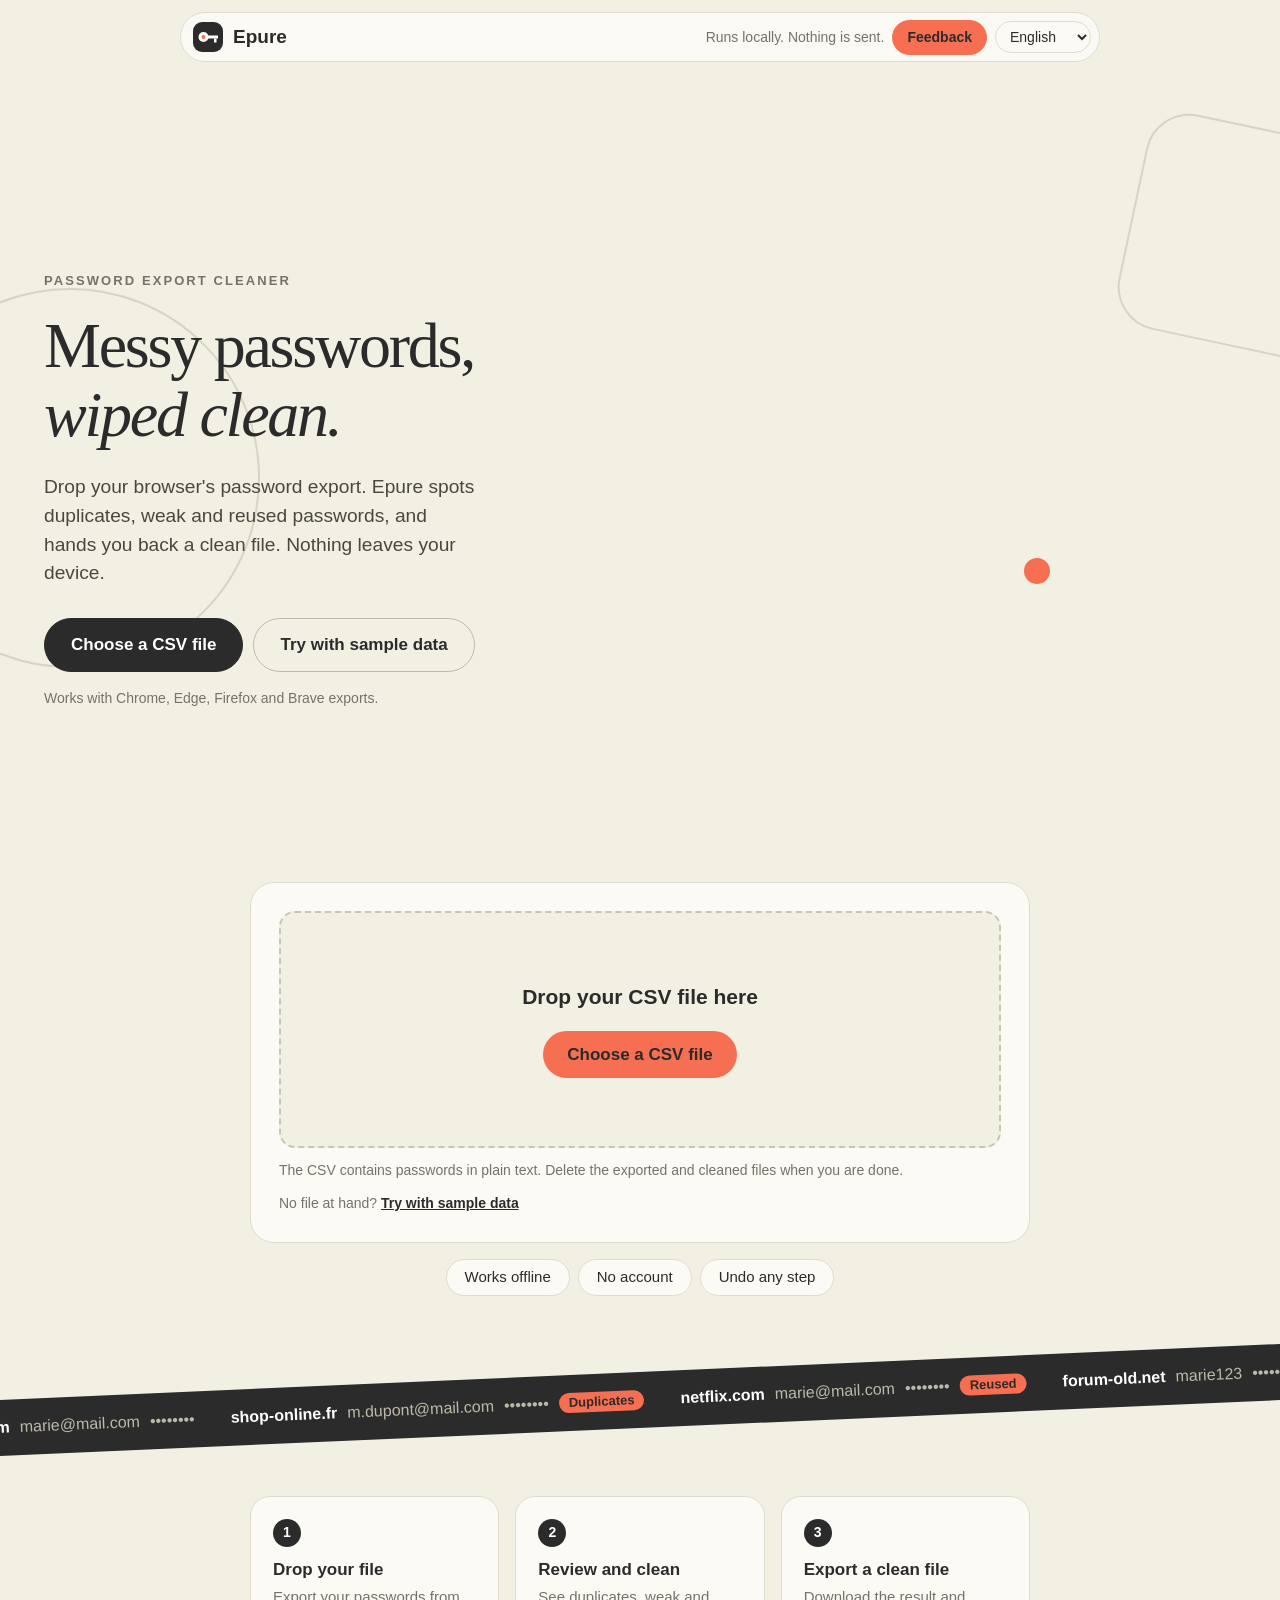
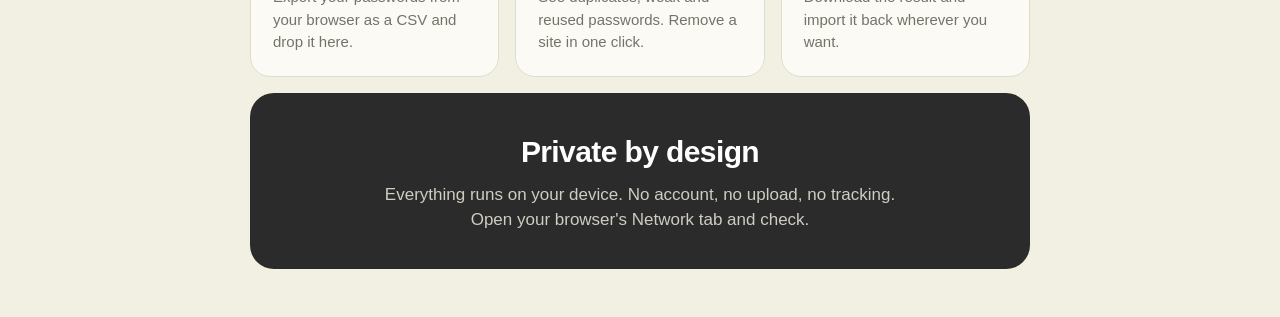
==== commit d04b4225: "Remove Vercel Web Analytics Epure promises no network requests and no tracking (see CLAUDE.md and RE" ====
--- a/index.html
+++ b/index.html
@@ -7,10 +7,6 @@
   <!-- Tab icon: the same key logo as the header, as a file next to this page (works from disk too) -->
   <link rel="icon" href="icon.svg" type="image/svg+xml">
   <link rel="stylesheet" href="css/style.css">
-  <script>
-    window.va = window.va || function () { (window.vaq = window.vaq || []).push(arguments); };
-  </script>
-  <script defer src="/_vercel/insights/script.js"></script>
 </head>
 <body>
 
